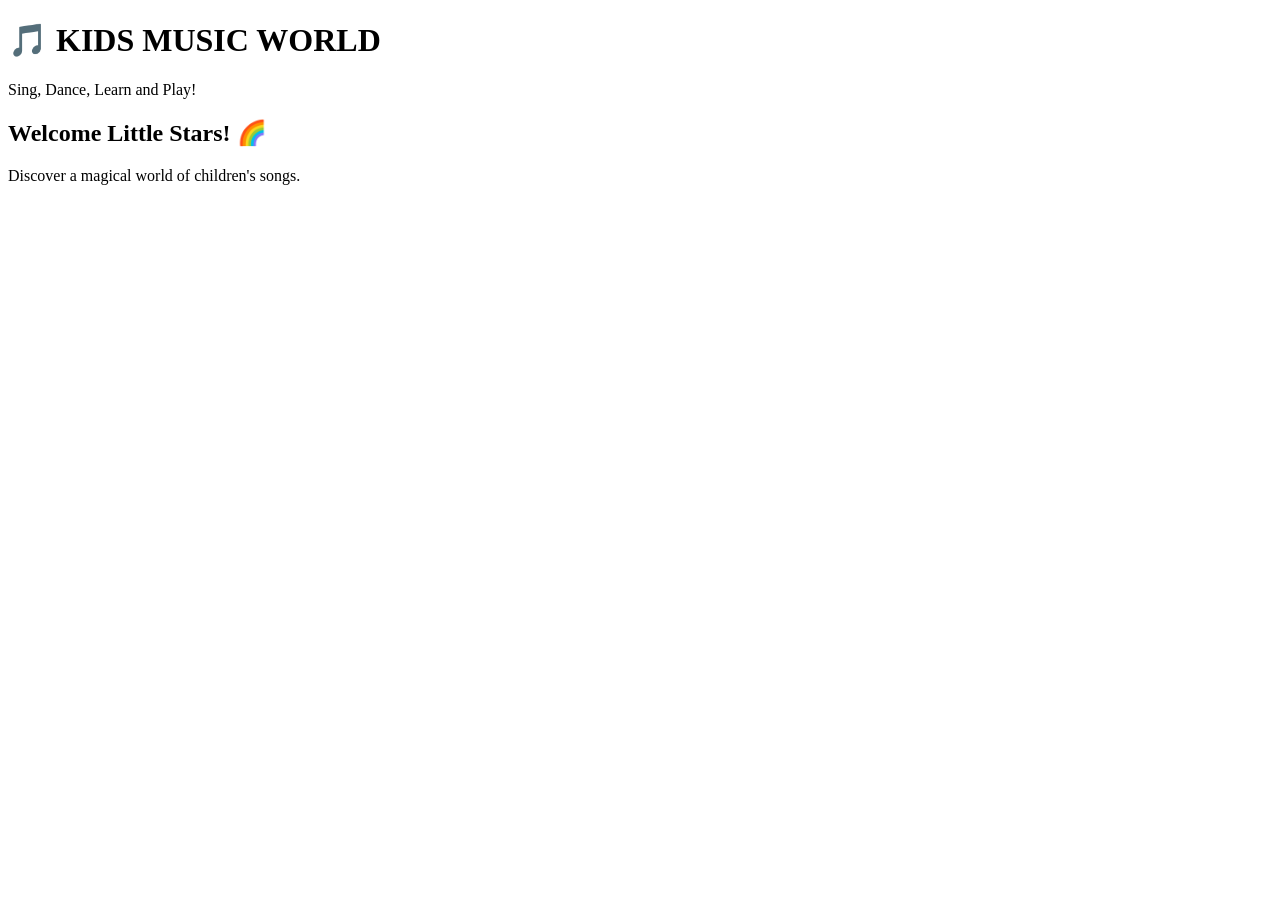
==== index.html @ c4da02e4 "Add initial HTML structure for Kids Music World" ====
<!DOCTYPE html>
<html lang="en">
<head>
  <meta charset="UTF-8">
  <meta name="viewport" content="width=device-width, initial-scale=1.0">
  <meta name="theme-color" content="#7c4dff">
  <title>Kids Music World</title>
</head>
<body>

  <h1>🎵 KIDS MUSIC WORLD</h1>
  <p>Sing, Dance, Learn and Play!</p>

  <h2>Welcome Little Stars! 🌈</h2>
  <p>Discover a magical world of children's songs.</p>

</body>
</html>
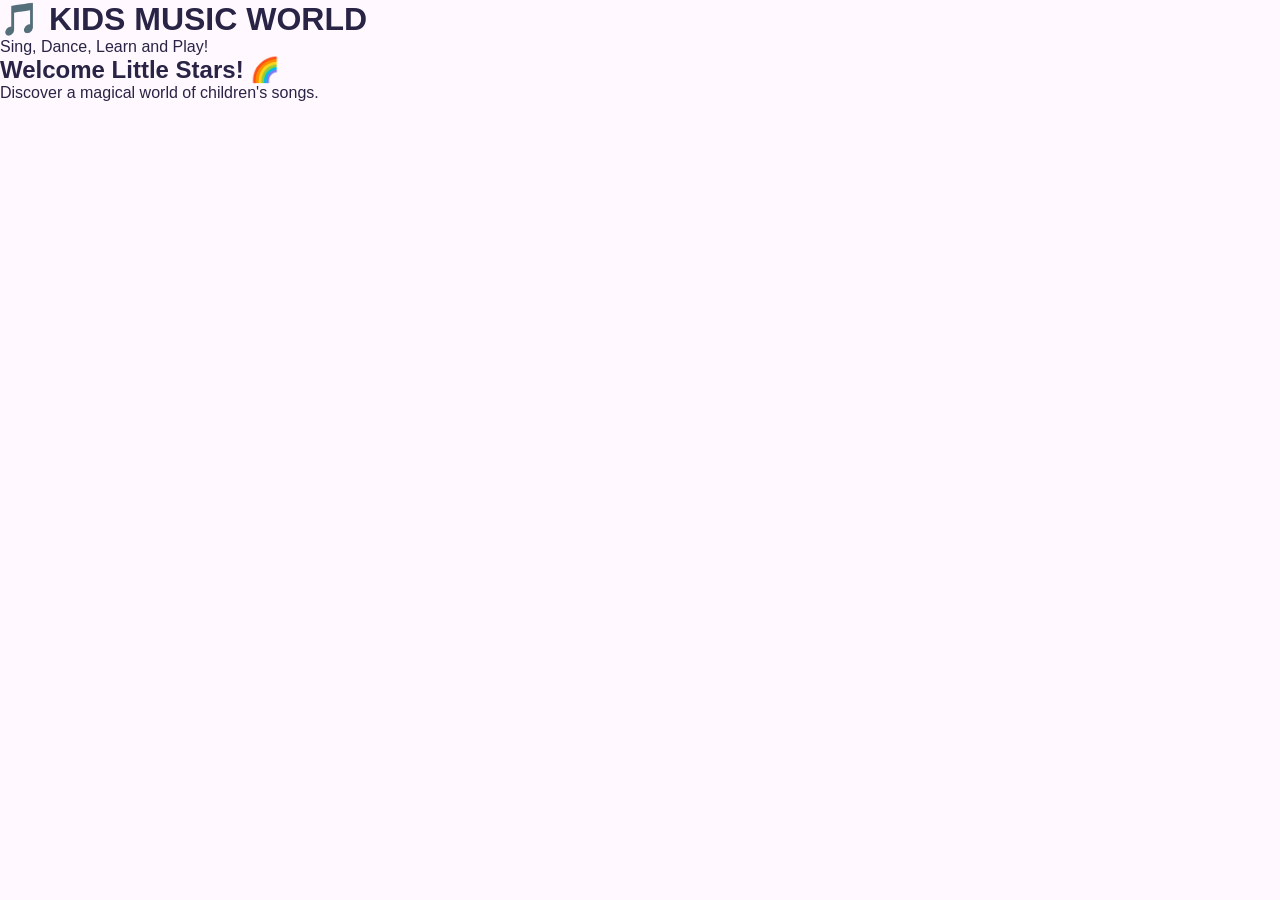
==== commit 48745c87: "Add stylesheet link to index.html" ====
--- a/index.html
+++ b/index.html
@@ -6,6 +6,7 @@
   <meta name="viewport" content="width=device-width, initial-scale=1.0">
   <meta name="theme-color" content="#7c4dff">
   <title>Kids Music World</title>
+<link rel="stylesheet" href="styles.css">
 </head>
 <body>
 
--- a/styles.css
+++ b/styles.css
@@ -0,0 +1,213 @@
+
+* {
+  margin: 0;
+  padding: 0;
+  box-sizing: border-box;
+}
+
+:root {
+  --purple: #7047eb;
+  --pink: #ff5ca8;
+  --yellow: #ffcf45;
+  --blue: #43c6e8;
+  --green: #42cf91;
+  --dark: #292345;
+  --light: #fff9ff;
+}
+
+body {
+  font-family: 'Trebuchet MS', Arial, sans-serif;
+  background: var(--light);
+  color: var(--dark);
+  min-height: 100vh;
+}
+
+header {
+  background: linear-gradient(120deg, #7047eb, #b45be8);
+  color: white;
+  padding: 22px 6%;
+  display: flex;
+  align-items: center;
+  justify-content: space-between;
+  flex-wrap: wrap;
+  gap: 15px;
+}
+
+.logo {
+  font-size: 25px;
+  font-weight: 900;
+}
+
+nav {
+  display: flex;
+  gap: 22px;
+  flex-wrap: wrap;
+}
+
+nav a {
+  color: white;
+  text-decoration: none;
+  font-weight: bold;
+}
+
+nav a:hover {
+  color: var(--yellow);
+}
+
+.hero {
+  margin: 25px auto;
+  width: 90%;
+  min-height: 280px;
+  padding: 45px;
+  border-radius: 25px;
+  background: linear-gradient(120deg, #ffd95c, #ff91bd, #9c83ff);
+  display: flex;
+  align-items: center;
+  justify-content: space-between;
+  flex-wrap: wrap;
+  gap: 20px;
+}
+
+.hero h1 {
+  font-size: clamp(30px, 5vw, 48px);
+  margin-bottom: 15px;
+}
+
+.hero p {
+  font-size: 18px;
+  margin-bottom: 22px;
+}
+
+.hero-art {
+  font-size: 100px;
+}
+
+.primary-btn {
+  display: inline-block;
+  padding: 13px 25px;
+  background: var(--purple);
+  color: white;
+  border: none;
+  border-radius: 30px;
+  text-decoration: none;
+  font-weight: bold;
+  cursor: pointer;
+}
+
+.primary-btn:hover {
+  transform: scale(1.05);
+}
+
+.section {
+  width: 90%;
+  margin: 35px auto;
+}
+
+.section h2 {
+  font-size: 27px;
+  margin-bottom: 20px;
+}
+
+.category-grid,
+.song-grid {
+  display: grid;
+  grid-template-columns: repeat(auto-fit, minmax(150px, 1fr));
+  gap: 18px;
+}
+
+.category-card,
+.song-card {
+  padding: 22px;
+  border-radius: 20px;
+  background: white;
+  text-align: center;
+  box-shadow: 0 5px 18px #30205012;
+  transition: 0.25s;
+}
+
+.category-card:hover,
+.song-card:hover {
+  transform: translateY(-6px);
+  box-shadow: 0 10px 25px #30205025;
+}
+
+.category-card {
+  cursor: pointer;
+}
+
+.category-card .emoji {
+  font-size: 45px;
+  margin-bottom: 10px;
+}
+
+.song-card .cover {
+  height: 125px;
+  border-radius: 15px;
+  background: linear-gradient(135deg, #ffb9d9, #a8a0ff);
+  display: grid;
+  place-items: center;
+  font-size: 55px;
+  margin-bottom: 15px;
+}
+
+.song-card h3 {
+  margin-bottom: 8px;
+}
+
+.song-card p {
+  color: #777;
+  font-size: 14px;
+}
+
+.player {
+  width: 90%;
+  margin: 35px auto;
+  padding: 25px;
+  background: #292345;
+  color: white;
+  border-radius: 22px;
+  text-align: center;
+}
+
+.player h2 {
+  margin-bottom: 15px;
+}
+
+.player button {
+  padding: 12px 20px;
+  border: none;
+  border-radius: 30px;
+  background: var(--yellow);
+  margin: 8px;
+  font-weight: bold;
+  cursor: pointer;
+}
+
+footer {
+  margin-top: 50px;
+  padding: 30px;
+  text-align: center;
+  background: #292345;
+  color: white;
+}
+
+@media (max-width: 600px) {
+  header {
+    justify-content: center;
+    text-align: center;
+  }
+
+  nav {
+    justify-content: center;
+  }
+
+  .hero {
+    padding: 28px;
+    text-align: center;
+    justify-content: center;
+  }
+
+  .hero-art {
+    font-size: 70px;
+  }
+}
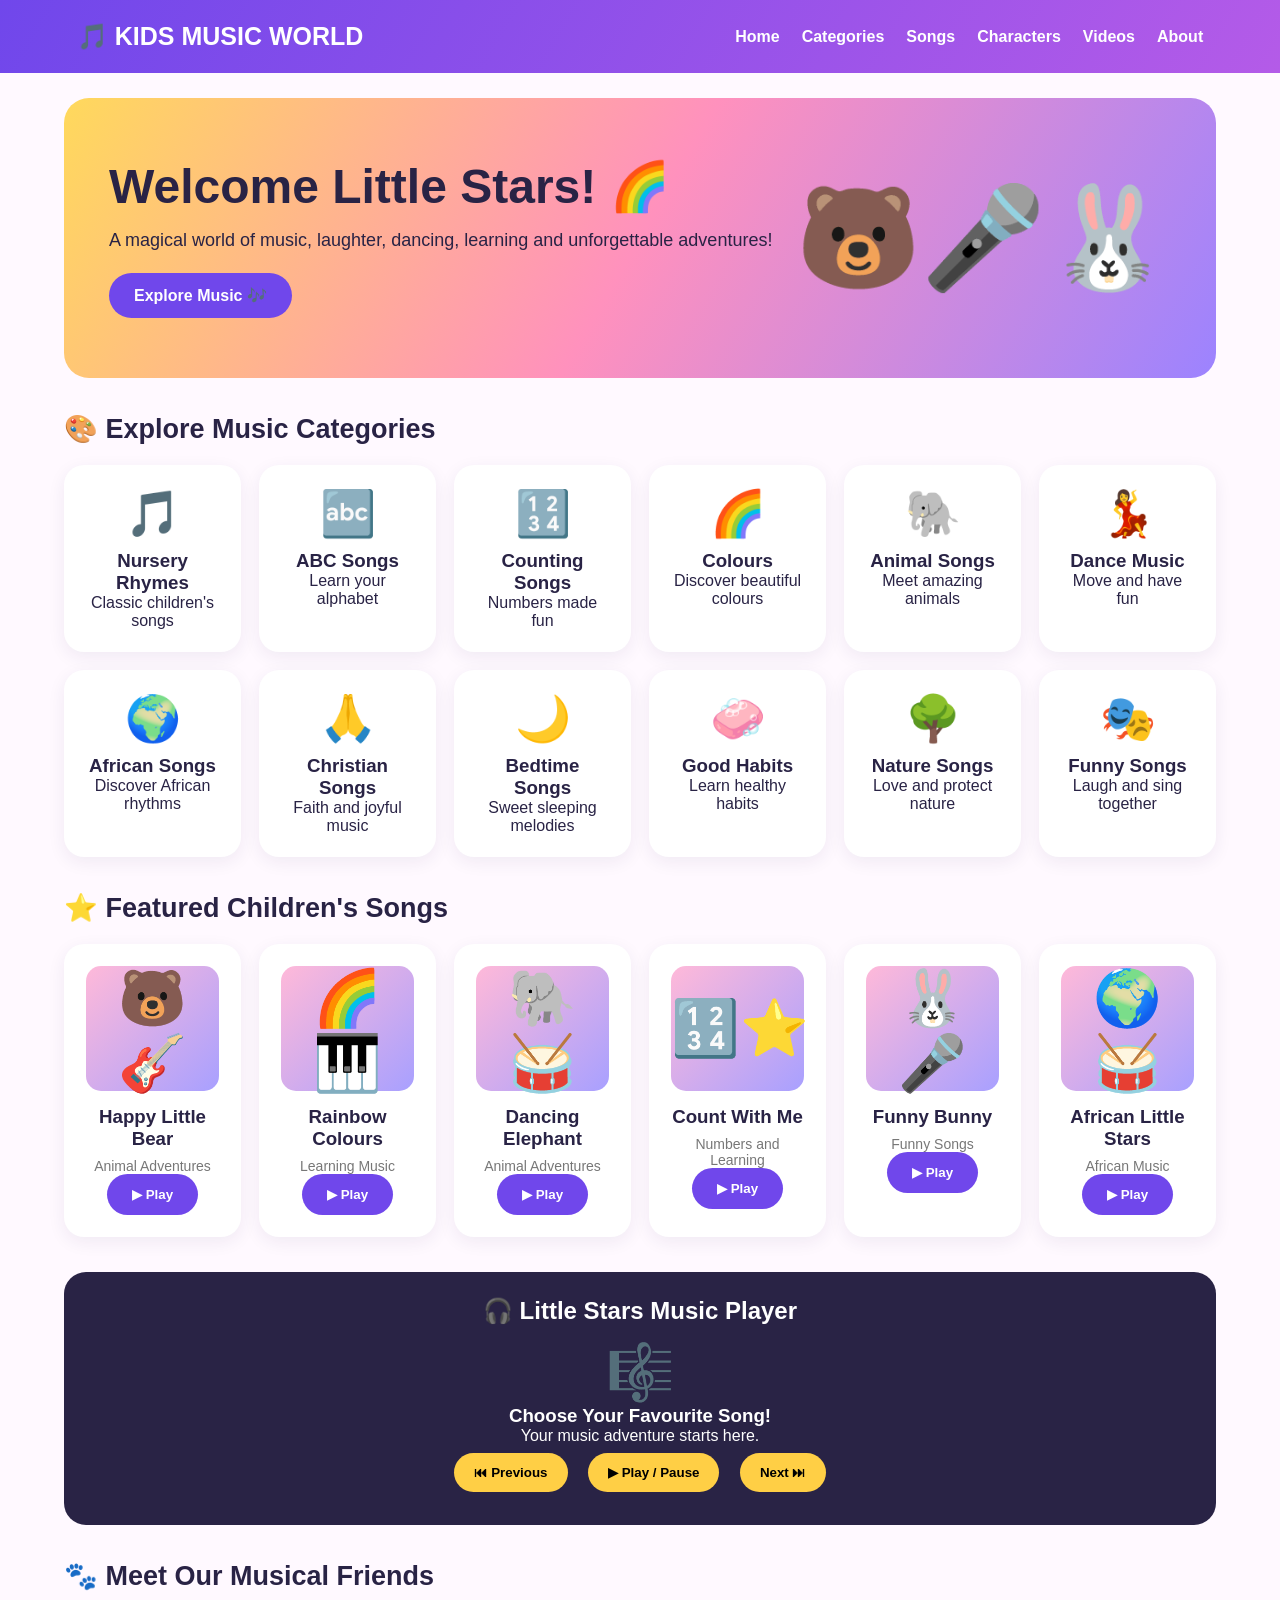
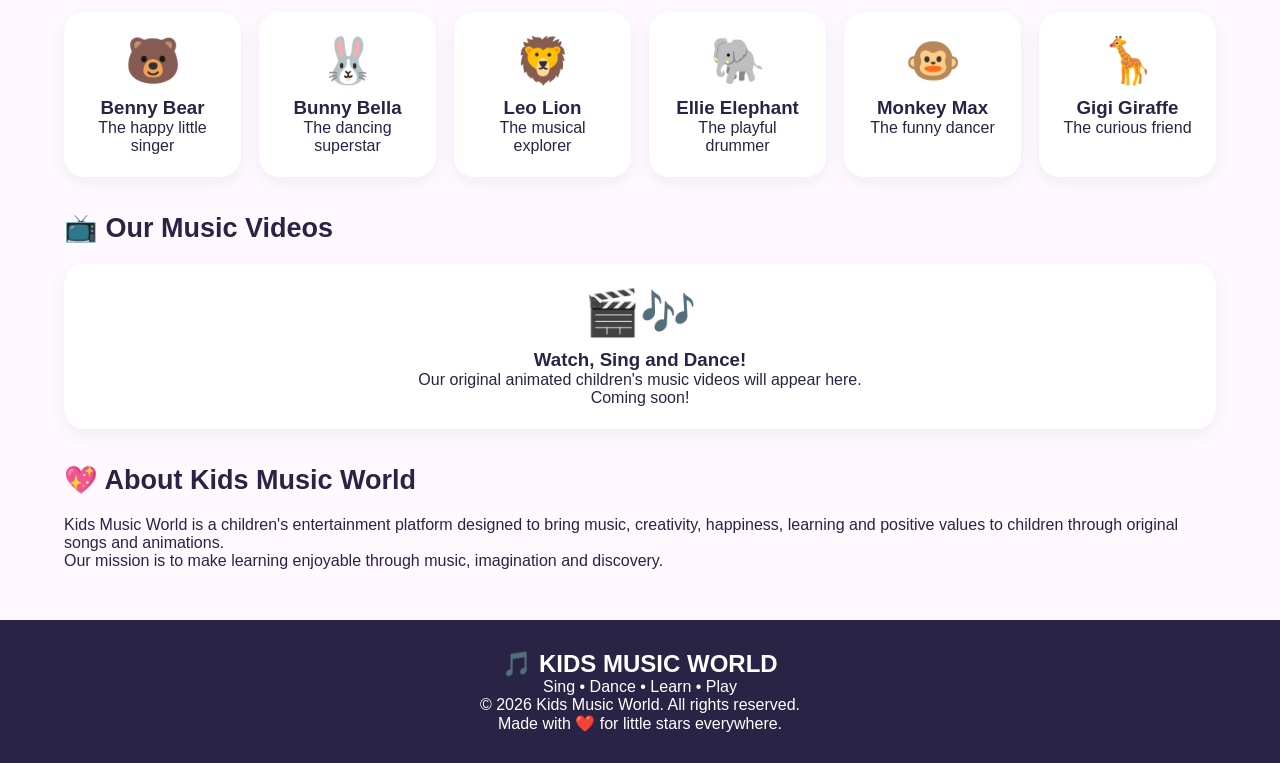
==== commit 6b9bd1c5: "Enhance SEO with title and meta description Added meta description and updated title for SEO." ====
--- a/index.html
+++ b/index.html
@@ -5,16 +5,318 @@
   <meta charset="UTF-8">
   <meta name="viewport" content="width=device-width, initial-scale=1.0">
   <meta name="theme-color" content="#7c4dff">
-  <title>Kids Music World</title>
-<link rel="stylesheet" href="styles.css">
+  <meta name="description" content="Discover fun children's songs, music, dancing, learning and adventures at Kids Music World.">
+  <title>Kids Music World | Sing, Dance, Learn</title>
+  <link rel="stylesheet" href="styles.css">
 </head>
+
 <body>
 
-  <h1>🎵 KIDS MUSIC WORLD</h1>
-  <p>Sing, Dance, Learn and Play!</p>
-
-  <h2>Welcome Little Stars! 🌈</h2>
-  <p>Discover a magical world of children's songs.</p>
+  <!-- NAVIGATION -->
+  <header>
+    <div class="logo">🎵 KIDS MUSIC WORLD</div>
+
+    <nav>
+      <a href="#home">Home</a>
+      <a href="#categories">Categories</a>
+      <a href="#songs">Songs</a>
+      <a href="#characters">Characters</a>
+      <a href="#videos">Videos</a>
+      <a href="#about">About</a>
+    </nav>
+  </header>
+
+  <!-- HERO SECTION -->
+  <section class="hero" id="home">
+    <div>
+      <h1>Welcome Little Stars! 🌈</h1>
+      <p>
+        A magical world of music, laughter, dancing,
+        learning and unforgettable adventures!
+      </p>
+      <a href="#songs" class="primary-btn">Explore Music 🎶</a>
+    </div>
+
+    <div class="hero-art">
+      🐻🎤🐰
+    </div>
+  </section>
+
+  <!-- MUSIC CATEGORIES -->
+  <section class="section" id="categories">
+    <h2>🎨 Explore Music Categories</h2>
+
+    <div class="category-grid">
+
+      <article class="category-card">
+        <div class="emoji">🎵</div>
+        <h3>Nursery Rhymes</h3>
+        <p>Classic children's songs</p>
+      </article>
+
+      <article class="category-card">
+        <div class="emoji">🔤</div>
+        <h3>ABC Songs</h3>
+        <p>Learn your alphabet</p>
+      </article>
+
+      <article class="category-card">
+        <div class="emoji">🔢</div>
+        <h3>Counting Songs</h3>
+        <p>Numbers made fun</p>
+      </article>
+
+      <article class="category-card">
+        <div class="emoji">🌈</div>
+        <h3>Colours</h3>
+        <p>Discover beautiful colours</p>
+      </article>
+
+      <article class="category-card">
+        <div class="emoji">🐘</div>
+        <h3>Animal Songs</h3>
+        <p>Meet amazing animals</p>
+      </article>
+
+      <article class="category-card">
+        <div class="emoji">💃</div>
+        <h3>Dance Music</h3>
+        <p>Move and have fun</p>
+      </article>
+
+      <article class="category-card">
+        <div class="emoji">🌍</div>
+        <h3>African Songs</h3>
+        <p>Discover African rhythms</p>
+      </article>
+
+      <article class="category-card">
+        <div class="emoji">🙏</div>
+        <h3>Christian Songs</h3>
+        <p>Faith and joyful music</p>
+      </article>
+
+      <article class="category-card">
+        <div class="emoji">🌙</div>
+        <h3>Bedtime Songs</h3>
+        <p>Sweet sleeping melodies</p>
+      </article>
+
+      <article class="category-card">
+        <div class="emoji">🧼</div>
+        <h3>Good Habits</h3>
+        <p>Learn healthy habits</p>
+      </article>
+
+      <article class="category-card">
+        <div class="emoji">🌳</div>
+        <h3>Nature Songs</h3>
+        <p>Love and protect nature</p>
+      </article>
+
+      <article class="category-card">
+        <div class="emoji">🎭</div>
+        <h3>Funny Songs</h3>
+        <p>Laugh and sing together</p>
+      </article>
+
+    </div>
+  </section>
+
+  <!-- FEATURED SONGS -->
+  <section class="section" id="songs">
+    <h2>⭐ Featured Children's Songs</h2>
+
+    <div class="song-grid">
+
+      <article class="song-card">
+        <div class="cover">🐻🎸</div>
+        <h3>Happy Little Bear</h3>
+        <p>Animal Adventures</p>
+        <button class="primary-btn" onclick="selectSong('Happy Little Bear')">▶ Play</button>
+      </article>
+
+      <article class="song-card">
+        <div class="cover">🌈🎹</div>
+        <h3>Rainbow Colours</h3>
+        <p>Learning Music</p>
+        <button class="primary-btn" onclick="selectSong('Rainbow Colours')">▶ Play</button>
+      </article>
+
+      <article class="song-card">
+        <div class="cover">🐘🥁</div>
+        <h3>Dancing Elephant</h3>
+        <p>Animal Adventures</p>
+        <button class="primary-btn" onclick="selectSong('Dancing Elephant')">▶ Play</button>
+      </article>
+
+      <article class="song-card">
+        <div class="cover">🔢⭐</div>
+        <h3>Count With Me</h3>
+        <p>Numbers and Learning</p>
+        <button class="primary-btn" onclick="selectSong('Count With Me')">▶ Play</button>
+      </article>
+
+      <article class="song-card">
+        <div class="cover">🐰🎤</div>
+        <h3>Funny Bunny</h3>
+        <p>Funny Songs</p>
+        <button class="primary-btn" onclick="selectSong('Funny Bunny')">▶ Play</button>
+      </article>
+
+      <article class="song-card">
+        <div class="cover">🌍🥁</div>
+        <h3>African Little Stars</h3>
+        <p>African Music</p>
+        <button class="primary-btn" onclick="selectSong('African Little Stars')">▶ Play</button>
+      </article>
+
+    </div>
+  </section>
+
+  <!-- MUSIC PLAYER -->
+  <section class="player" id="player">
+    <h2>🎧 Little Stars Music Player</h2>
+
+    <div style="font-size:55px;">🎼</div>
+
+    <h3 id="currentSong">Choose Your Favourite Song!</h3>
+
+    <p id="playerStatus">
+      Your music adventure starts here.
+    </p>
+
+    <button onclick="previousSong()">⏮ Previous</button>
+    <button onclick="toggleMusic()">▶ Play / Pause</button>
+    <button onclick="nextSong()">Next ⏭</button>
+  </section>
+
+  <!-- CARTOON CHARACTERS -->
+  <section class="section" id="characters">
+    <h2>🐾 Meet Our Musical Friends</h2>
+
+    <div class="category-grid">
+
+      <article class="category-card">
+        <div class="emoji">🐻</div>
+        <h3>Benny Bear</h3>
+        <p>The happy little singer</p>
+      </article>
+
+      <article class="category-card">
+        <div class="emoji">🐰</div>
+        <h3>Bunny Bella</h3>
+        <p>The dancing superstar</p>
+      </article>
+
+      <article class="category-card">
+        <div class="emoji">🦁</div>
+        <h3>Leo Lion</h3>
+        <p>The musical explorer</p>
+      </article>
+
+      <article class="category-card">
+        <div class="emoji">🐘</div>
+        <h3>Ellie Elephant</h3>
+        <p>The playful drummer</p>
+      </article>
+
+      <article class="category-card">
+        <div class="emoji">🐵</div>
+        <h3>Monkey Max</h3>
+        <p>The funny dancer</p>
+      </article>
+
+      <article class="category-card">
+        <div class="emoji">🦒</div>
+        <h3>Gigi Giraffe</h3>
+        <p>The curious friend</p>
+      </article>
+
+    </div>
+  </section>
+
+  <!-- VIDEO SECTION -->
+  <section class="section" id="videos">
+    <h2>📺 Our Music Videos</h2>
+
+    <div class="category-card">
+      <div class="emoji">🎬🎶</div>
+      <h3>Watch, Sing and Dance!</h3>
+      <p>
+        Our original animated children's music videos
+        will appear here.
+      </p>
+      <p>Coming soon!</p>
+    </div>
+  </section>
+
+  <!-- ABOUT -->
+  <section class="section" id="about">
+    <h2>💖 About Kids Music World</h2>
+
+    <p>
+      Kids Music World is a children's entertainment
+      platform designed to bring music, creativity,
+      happiness, learning and positive values to
+      children through original songs and animations.
+    </p>
+
+    <p>
+      Our mission is to make learning enjoyable
+      through music, imagination and discovery.
+    </p>
+  </section>
+
+  <!-- FOOTER -->
+  <footer>
+    <h2>🎵 KIDS MUSIC WORLD</h2>
+
+    <p>Sing • Dance • Learn • Play</p>
+
+    <p>© 2026 Kids Music World. All rights reserved.</p>
+
+    <p>Made with ❤️ for little stars everywhere.</p>
+  </footer>
+
+  <!-- TEMPORARY PLAYER INTERACTION -->
+  <script>
+    let songs = [
+      "Happy Little Bear",
+      "Rainbow Colours",
+      "Dancing Elephant",
+      "Count With Me",
+      "Funny Bunny",
+      "African Little Stars"
+    ];
+
+    let currentIndex = 0;
+
+    function selectSong(name) {
+      currentIndex = songs.indexOf(name);
+
+      document.getElementById("currentSong").textContent = name;
+      document.getElementById("playerStatus").textContent =
+        "Song selected! Audio will be connected in our next lesson.";
+    }
+
+    function toggleMusic() {
+      document.getElementById("playerStatus").textContent =
+        "Music player ready. Real audio coming in the next upgrade!";
+    }
+
+    function nextSong() {
+      currentIndex = (currentIndex + 1) % songs.length;
+      selectSong(songs[currentIndex]);
+    }
+
+    function previousSong() {
+      currentIndex =
+        (currentIndex - 1 + songs.length) % songs.length;
+
+      selectSong(songs[currentIndex]);
+    }
+  </script>
 
 </body>
 </html>
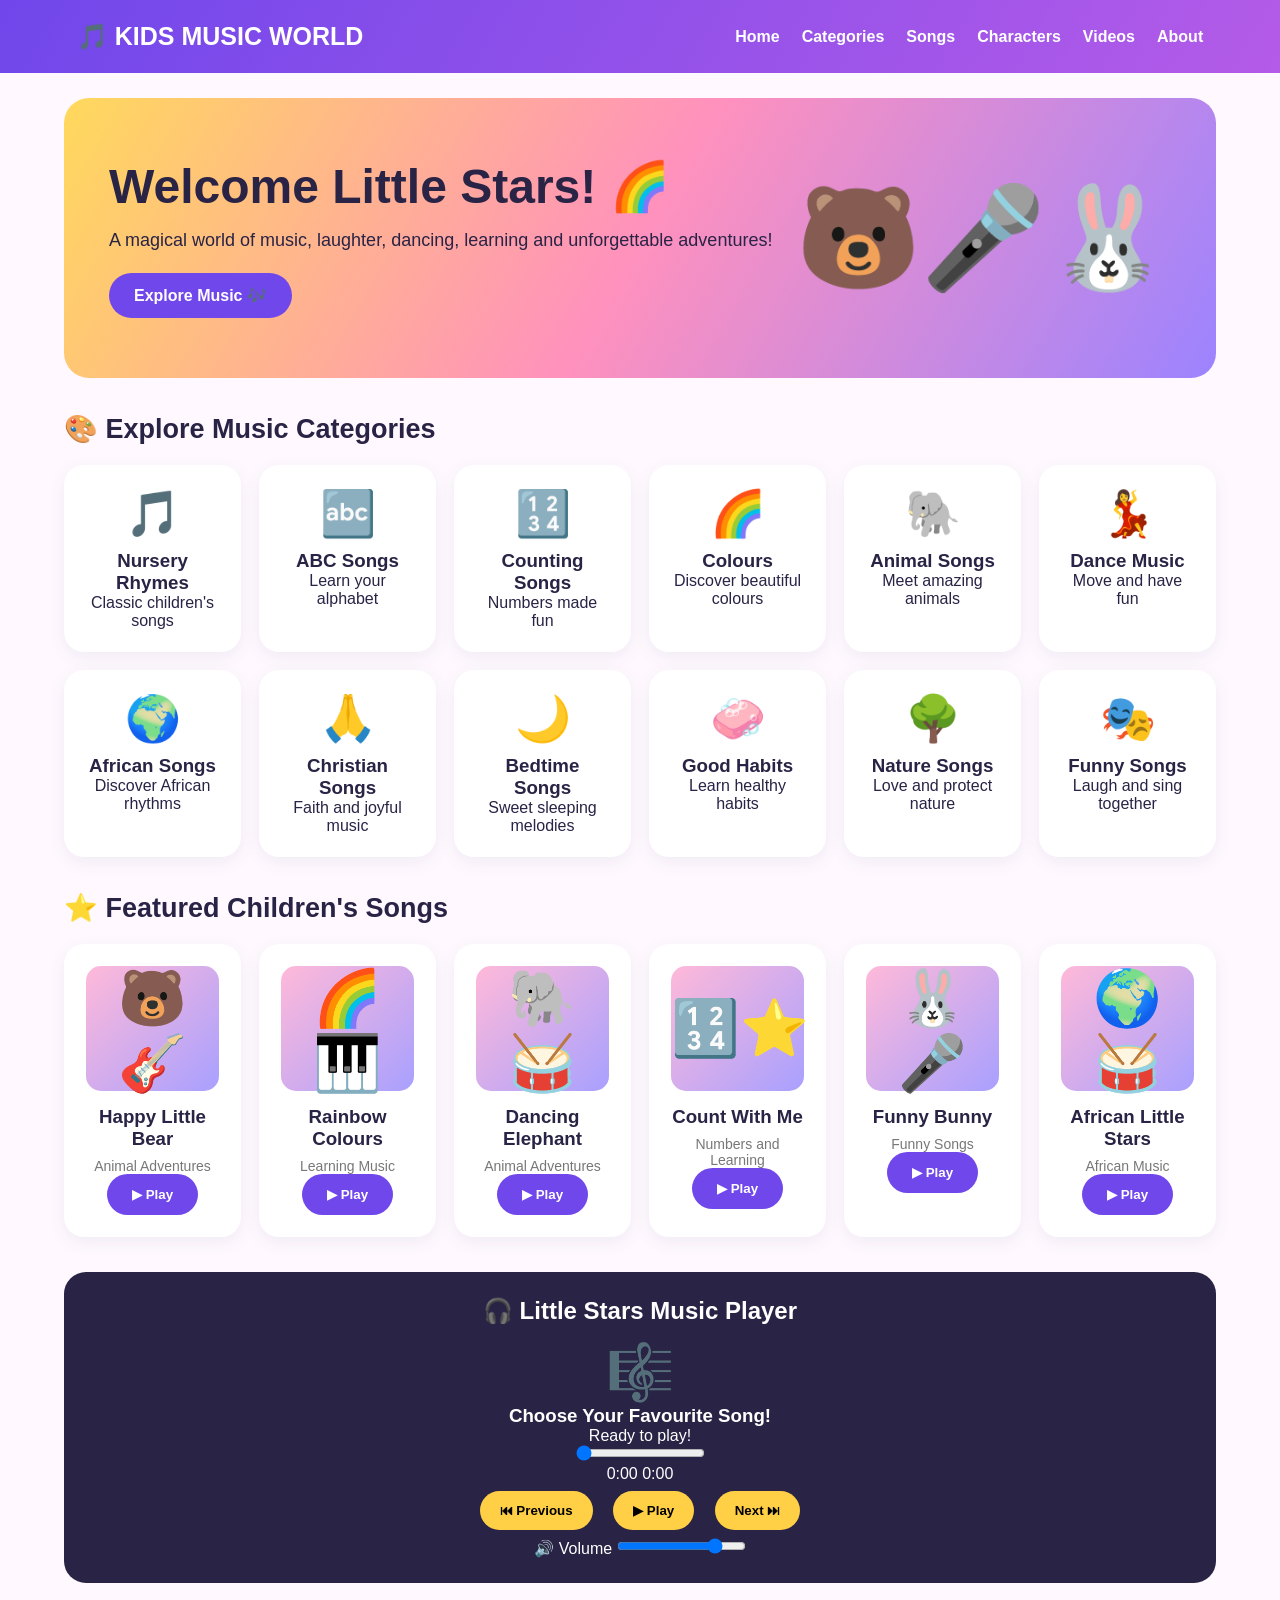
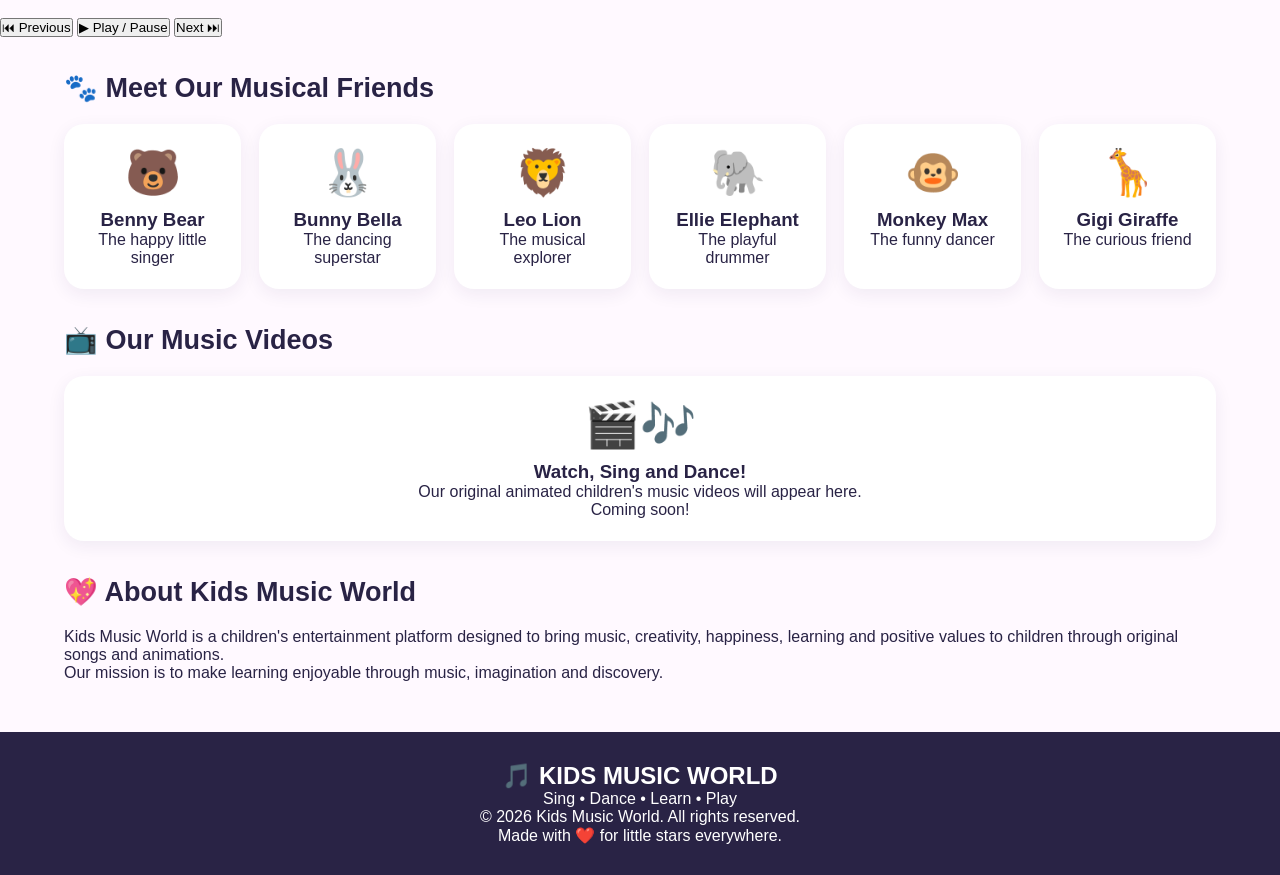
==== commit 61b96a1a: "Enhance music player layout and controls" ====
--- a/index.html
+++ b/index.html
@@ -175,15 +175,52 @@
   </section>
 
   <!-- MUSIC PLAYER -->
-  <section class="player" id="player">
-    <h2>🎧 Little Stars Music Player</h2>
-
-    <div style="font-size:55px;">🎼</div>
-
-    <h3 id="currentSong">Choose Your Favourite Song!</h3>
-
-    <p id="playerStatus">
-      Your music adventure starts here.
+  
+<section class="player" id="player">
+
+  <h2>🎧 Little Stars Music Player</h2>
+
+  <div style="font-size:55px;">🎼</div>
+
+  <h3 id="currentSong">Choose Your Favourite Song!</h3>
+
+  <p id="playerStatus">Ready to play!</p>
+
+  <div class="music-progress">
+    <input
+      type="range"
+      id="progressBar"
+      min="0"
+      max="100"
+      value="0"
+    >
+
+    <div class="time-display">
+      <span id="currentTime">0:00</span>
+      <span id="duration">0:00</span>
+    </div>
+  </div>
+
+  <div class="music-controls">
+    <button onclick="previousSong()">⏮ Previous</button>
+    <button id="playButton" onclick="toggleMusic()">▶ Play</button>
+    <button onclick="nextSong()">Next ⏭</button>
+  </div>
+
+  <div class="volume-control">
+    <label for="volumeControl">🔊 Volume</label>
+    <input
+      type="range"
+      id="volumeControl"
+      min="0"
+      max="1"
+      step="0.05"
+      value="0.8"
+    >
+  </div>
+
+</section>
+
     </p>
 
     <button onclick="previousSong()">⏮ Previous</button>
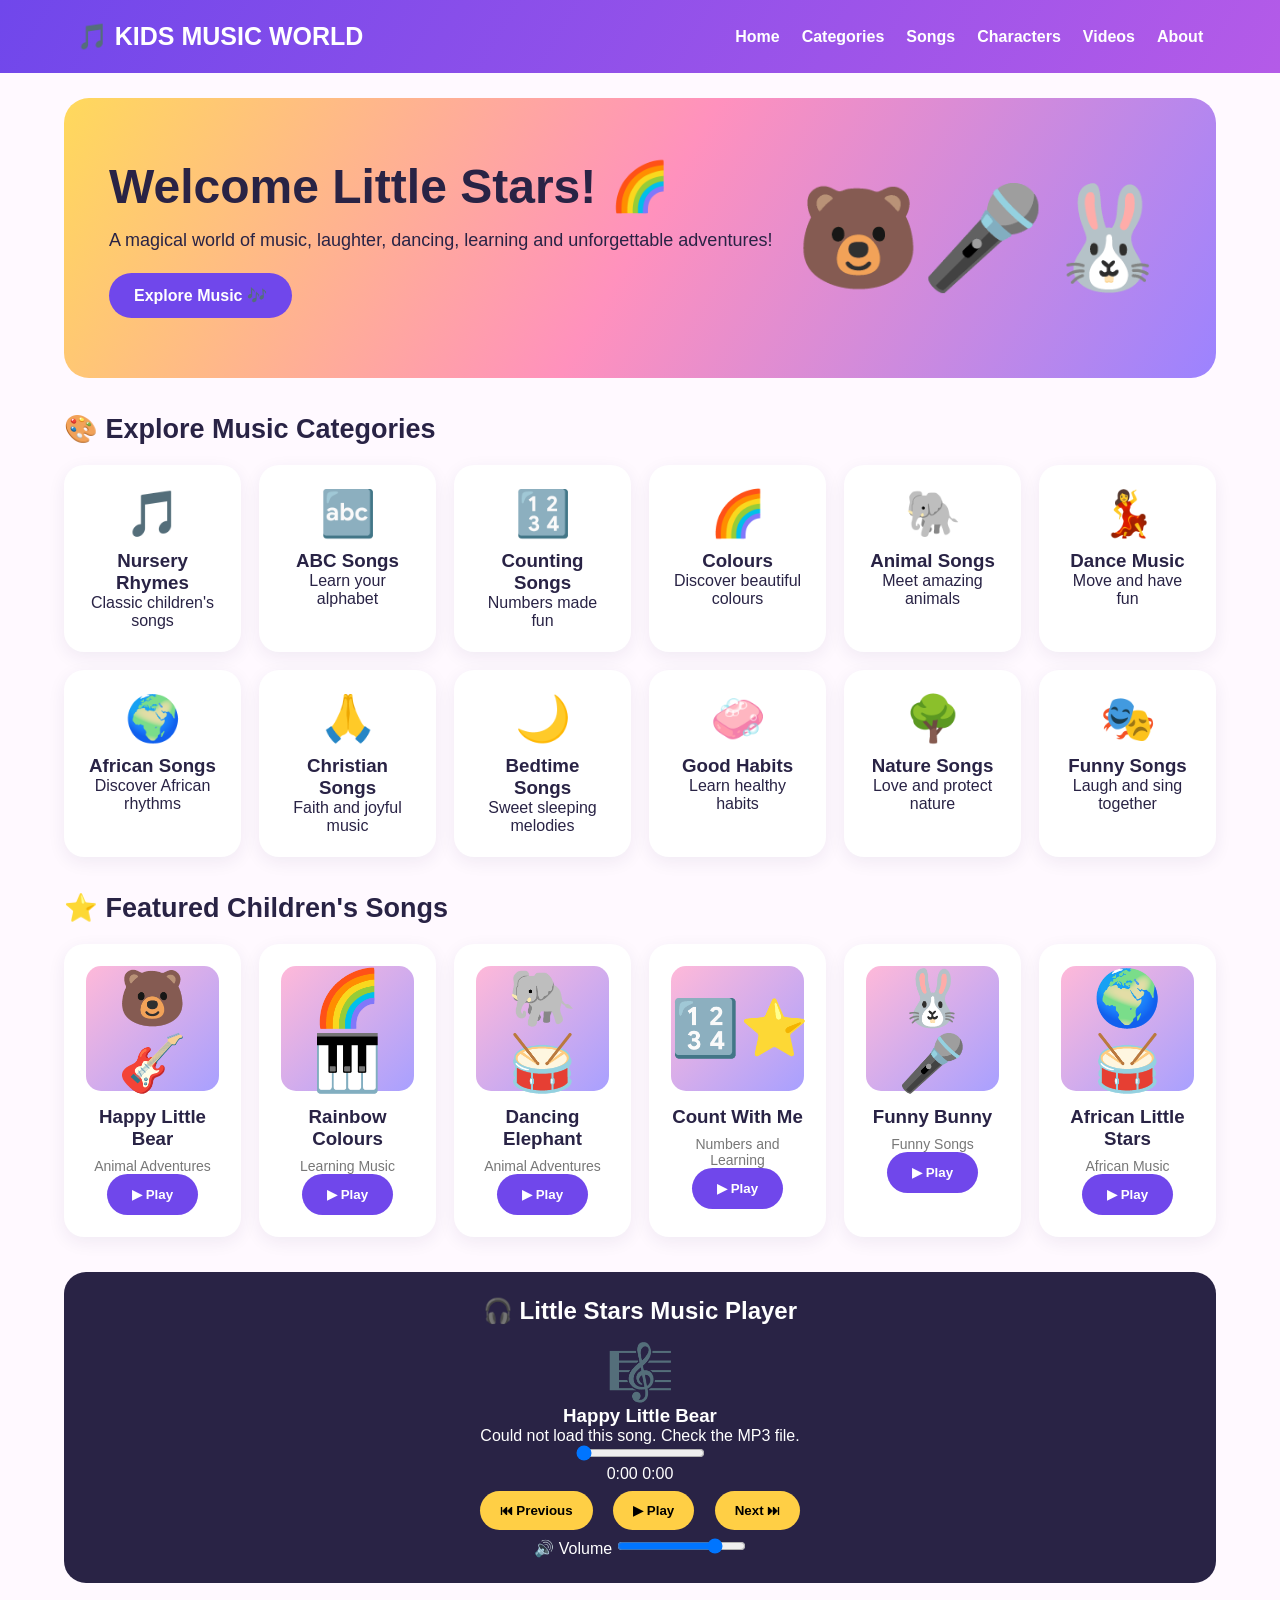
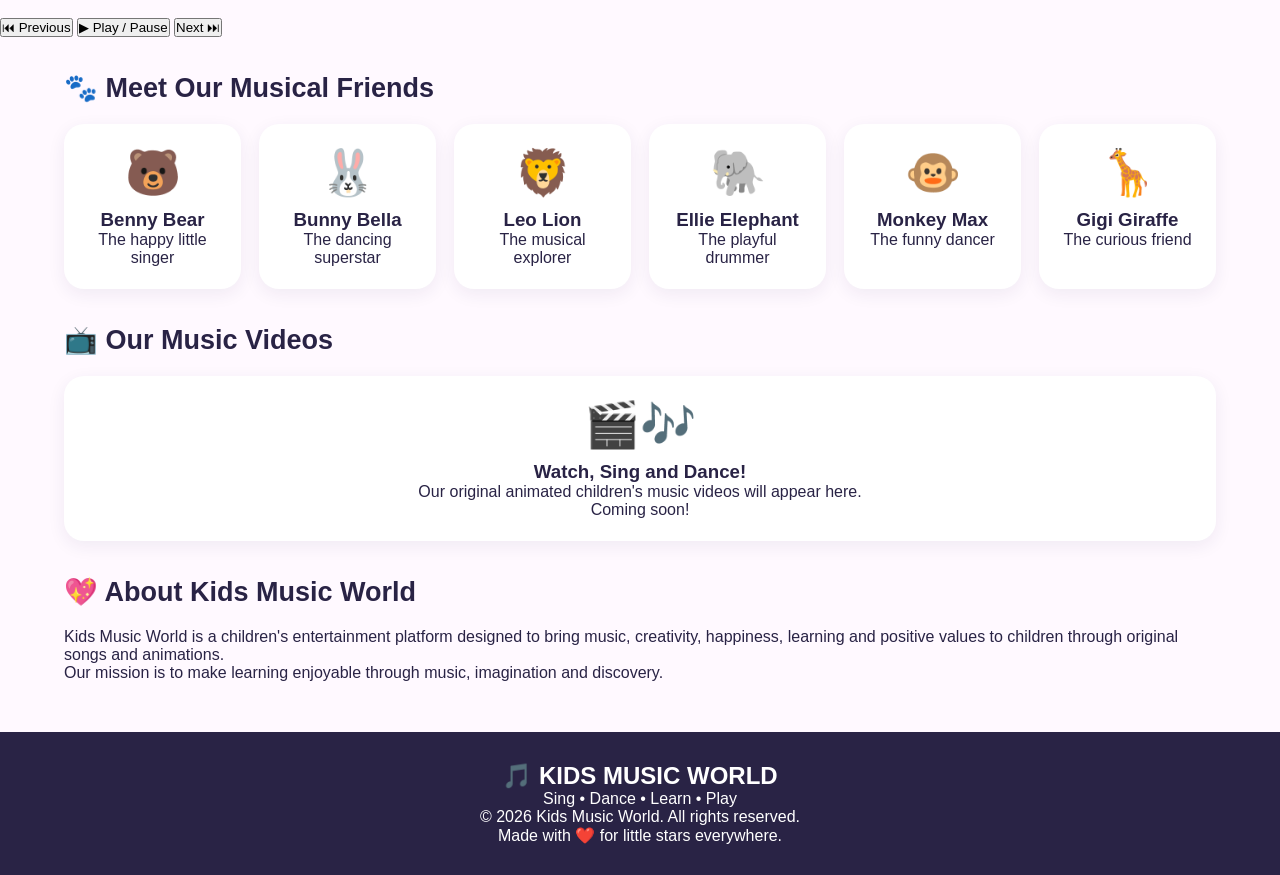
==== commit 93d31a41: "Remove temporary music player script Removed temporary player interaction script for songs." ====
--- a/index.html
+++ b/index.html
@@ -317,43 +317,7 @@
   </footer>
 
   <!-- TEMPORARY PLAYER INTERACTION -->
-  <script>
-    let songs = [
-      "Happy Little Bear",
-      "Rainbow Colours",
-      "Dancing Elephant",
-      "Count With Me",
-      "Funny Bunny",
-      "African Little Stars"
-    ];
-
-    let currentIndex = 0;
-
-    function selectSong(name) {
-      currentIndex = songs.indexOf(name);
-
-      document.getElementById("currentSong").textContent = name;
-      document.getElementById("playerStatus").textContent =
-        "Song selected! Audio will be connected in our next lesson.";
-    }
-
-    function toggleMusic() {
-      document.getElementById("playerStatus").textContent =
-        "Music player ready. Real audio coming in the next upgrade!";
-    }
-
-    function nextSong() {
-      currentIndex = (currentIndex + 1) % songs.length;
-      selectSong(songs[currentIndex]);
-    }
-
-    function previousSong() {
-      currentIndex =
-        (currentIndex - 1 + songs.length) % songs.length;
-
-      selectSong(songs[currentIndex]);
-    }
-  </script>
-
+ <script src="script.js"></script>
+  
 </body>
 </html>
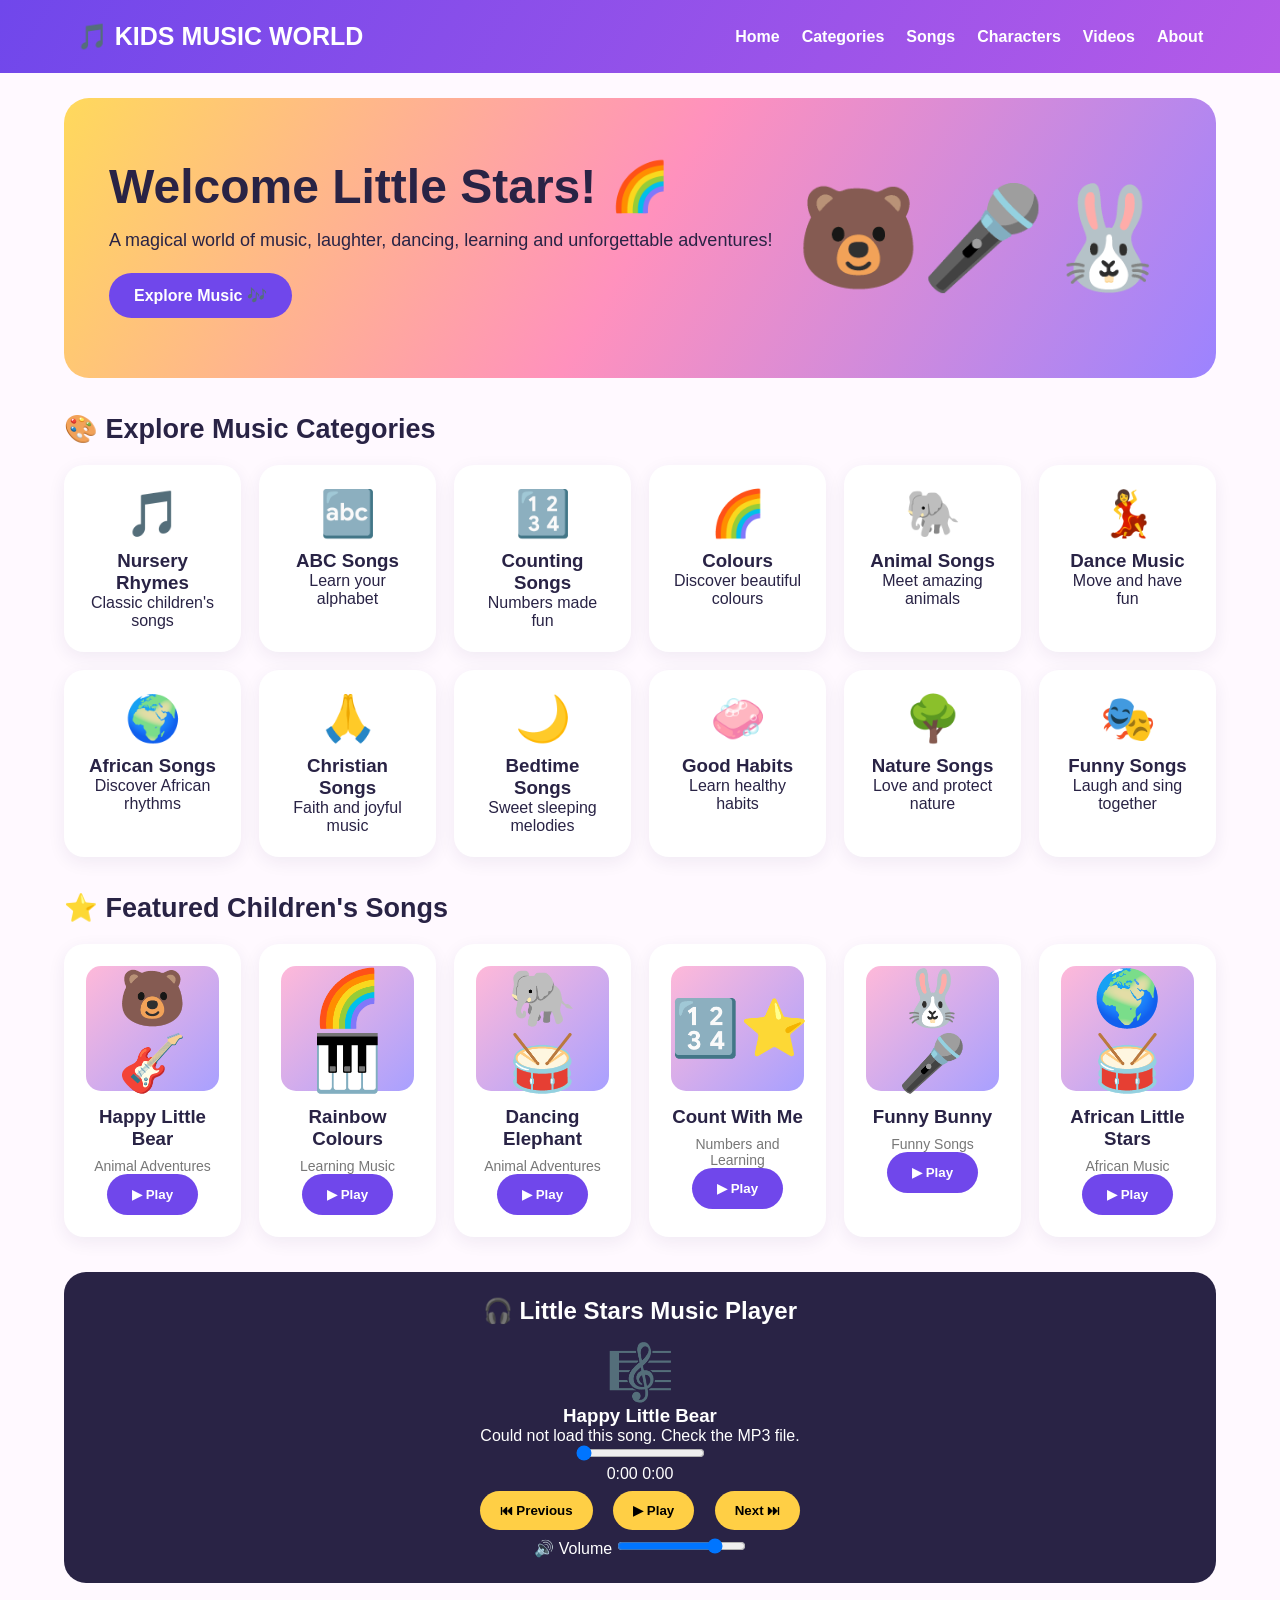
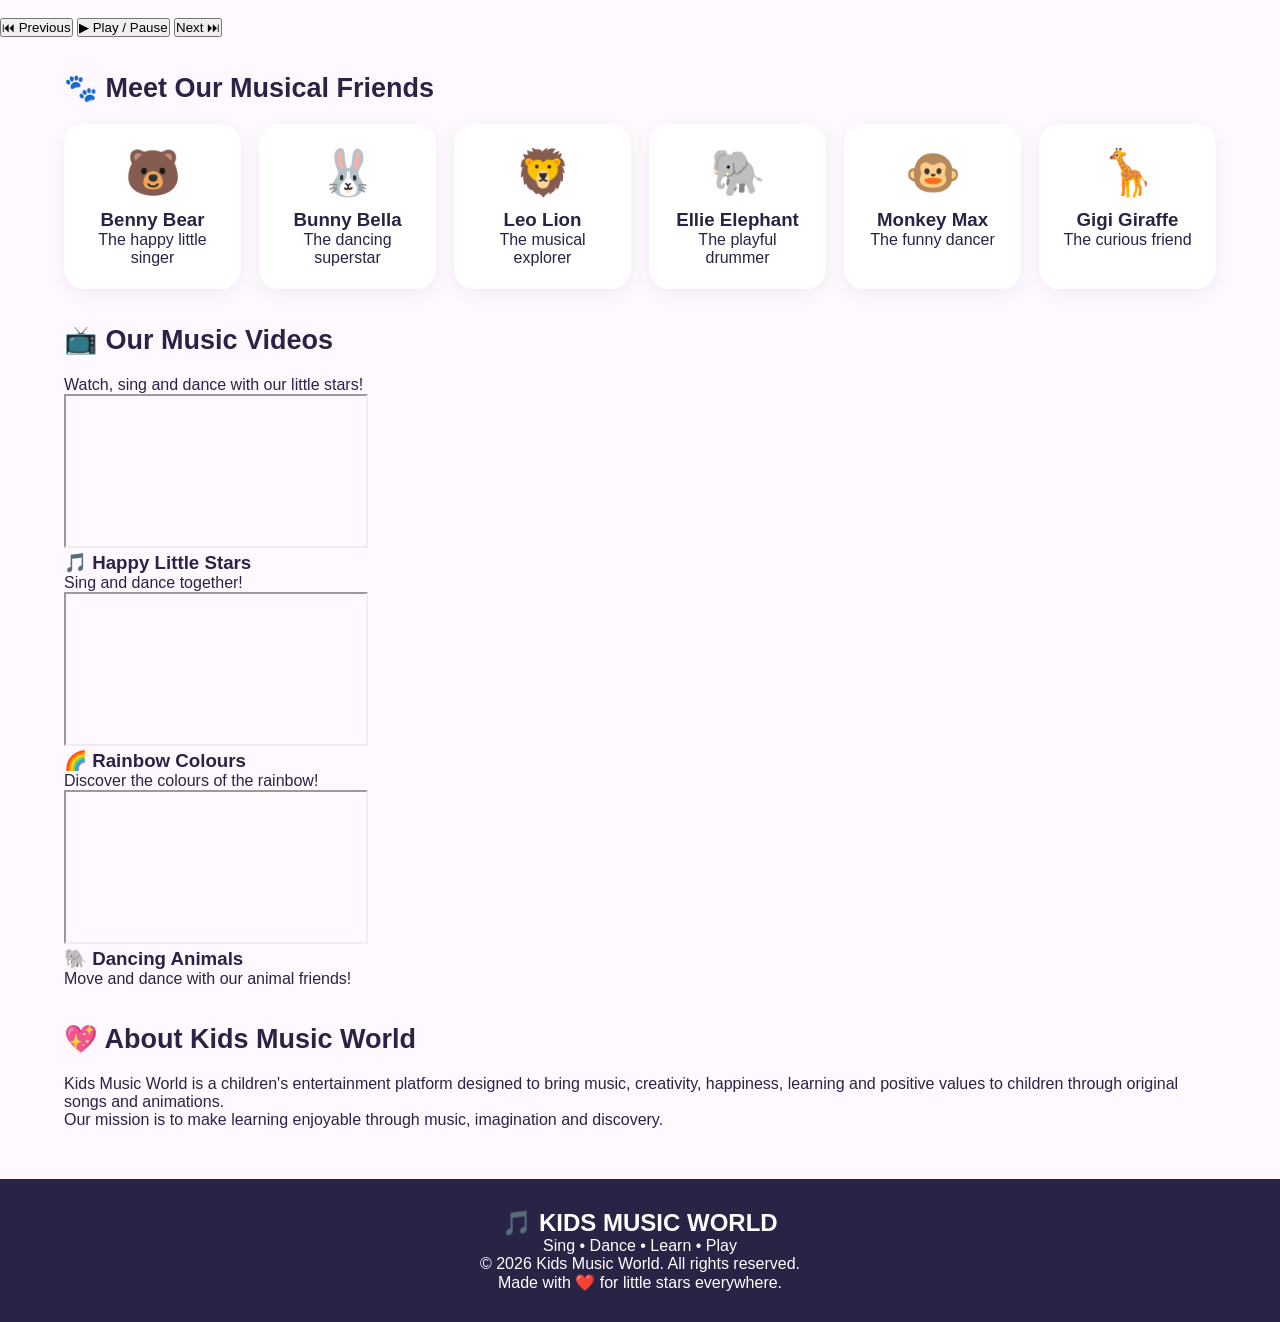
==== commit 181068a8: "Add video section with embedded music videos" ====
--- a/index.html
+++ b/index.html
@@ -273,20 +273,53 @@
     </div>
   </section>
 
-  <!-- VIDEO SECTION -->
-  <section class="section" id="videos">
-    <h2>📺 Our Music Videos</h2>
-
-    <div class="category-card">
-      <div class="emoji">🎬🎶</div>
-      <h3>Watch, Sing and Dance!</h3>
-      <p>
-        Our original animated children's music videos
-        will appear here.
-      </p>
-      <p>Coming soon!</p>
-    </div>
-  </section>
+
+<!-- VIDEO SECTION -->
+<section class="section" id="videos">
+  <h2>📺 Our Music Videos</h2>
+  <p>Watch, sing and dance with our little stars!</p>
+
+  <div class="video-grid">
+
+    <article class="video-card">
+      <div class="video-frame">
+        <iframe
+          src="https://www.youtube.com/embed/VIDEO_ID_1"
+          title="Kids Music Video 1"
+          allowfullscreen>
+        </iframe>
+      </div>
+      <h3>🎵 Happy Little Stars</h3>
+      <p>Sing and dance together!</p>
+    </article>
+
+    <article class="video-card">
+      <div class="video-frame">
+        <iframe
+          src="https://www.youtube.com/embed/VIDEO_ID_2"
+          title="Kids Music Video 2"
+          allowfullscreen>
+        </iframe>
+      </div>
+      <h3>🌈 Rainbow Colours</h3>
+      <p>Discover the colours of the rainbow!</p>
+    </article>
+
+    <article class="video-card">
+      <div class="video-frame">
+        <iframe
+          src="https://www.youtube.com/embed/VIDEO_ID_3"
+          title="Kids Music Video 3"
+          allowfullscreen>
+        </iframe>
+      </div>
+      <h3>🐘 Dancing Animals</h3>
+      <p>Move and dance with our animal friends!</p>
+    </article>
+
+  </div>
+</section>
+
 
   <!-- ABOUT -->
   <section class="section" id="about">
--- a/styles.css
+++ b/styles.css
@@ -209,5 +209,165 @@
 
   .hero-art {
     font-size: 70px;
-  }
-}
+
+/* ==================================
+   KIDS MUSIC WORLD CHARACTER ANIMATION
+================================== */
+
+#characters {
+  overflow: hidden;
+}
+
+#characters .category-card {
+  position: relative;
+  overflow: hidden;
+  cursor: pointer;
+  animation: characterEntrance 0.8s ease both;
+}
+
+#characters .category-card:nth-child(even) {
+  animation-delay: 0.15s;
+}
+
+#characters .category-card .emoji {
+  display: inline-block;
+  animation: characterBounce 2s ease-in-out infinite;
+  transform-origin: bottom center;
+}
+
+#characters .category-card:nth-child(2) .emoji {
+  animation-delay: 0.3s;
+}
+
+#characters .category-card:nth-child(3) .emoji {
+  animation-delay: 0.6s;
+}
+
+#characters .category-card:nth-child(4) .emoji {
+  animation-delay: 0.9s;
+}
+
+#characters .category-card:nth-child(5) .emoji {
+  animation-delay: 0.4s;
+}
+
+#characters .category-card:nth-child(6) .emoji {
+  animation-delay: 0.7s;
+}
+
+#characters .category-card:hover .emoji {
+  animation: characterDance 0.5s ease-in-out infinite;
+}
+
+@keyframes characterBounce {
+  0%, 100% {
+    transform: translateY(0) rotate(0);
+  }
+
+  50% {
+    transform: translateY(-12px) rotate(5deg);
+  }
+}
+
+@keyframes characterDance {
+  0%, 100% {
+    transform: rotate(-12deg) scale(1.1);
+  }
+
+  50% {
+    transform: rotate(12deg) scale(1.2);
+  }
+}
+
+@keyframes characterEntrance {
+  from {
+    opacity: 0;
+    transform: translateY(25px);
+  }
+
+  to {
+    opacity: 1;
+    transform: translateY(0);
+  }
+}
+
+/* SONG COVER ANIMATION */
+
+.song-card .cover {
+  transition: transform 0.3s ease;
+}
+
+.song-card:hover .cover {
+  transform: scale(1.06);
+}
+
+/* MUSIC PLAYER DESIGN */
+
+.music-progress {
+  max-width: 500px;
+  margin: 20px auto;
+}
+
+.music-progress input {
+  width: 100%;
+  cursor: pointer;
+}
+
+.time-display {
+  display: flex;
+  justify-content: space-between;
+  font-size: 13px;
+}
+
+.music-controls,
+.volume-control {
+  margin-top: 15px;
+}
+
+.music-controls button:hover {
+  transform: scale(1.07);
+}
+
+.volume-control input {
+  cursor: pointer;
+  vertical-align: middle;
+}
+
+@media (prefers-reduced-motion: reduce) {
+  #characters .category-card,
+  #characters .category-card .emoji {
+    animation: none;
+
+/* KIDS MUSIC WORLD - ANIMATION REPAIR */
+
+#characters .category-card .emoji {
+  display: inline-block !important;
+  animation: kidsCharacterMove 1.2s ease-in-out infinite !important;
+  will-change: transform;
+}
+
+@keyframes kidsCharacterMove {
+  0% {
+    transform: translateY(0) rotate(-8deg) scale(1);
+  }
+
+  25% {
+    transform: translateY(-18px) rotate(8deg) scale(1.1);
+  }
+
+  50% {
+    transform: translateY(0) rotate(-8deg) scale(1);
+  }
+
+  75% {
+    transform: translateY(-10px) rotate(8deg) scale(1.05);
+  }
+
+  100% {
+    transform: translateY(0) rotate(-8deg) scale(1);
+  }
+}
+  }
+}
+  }
+}
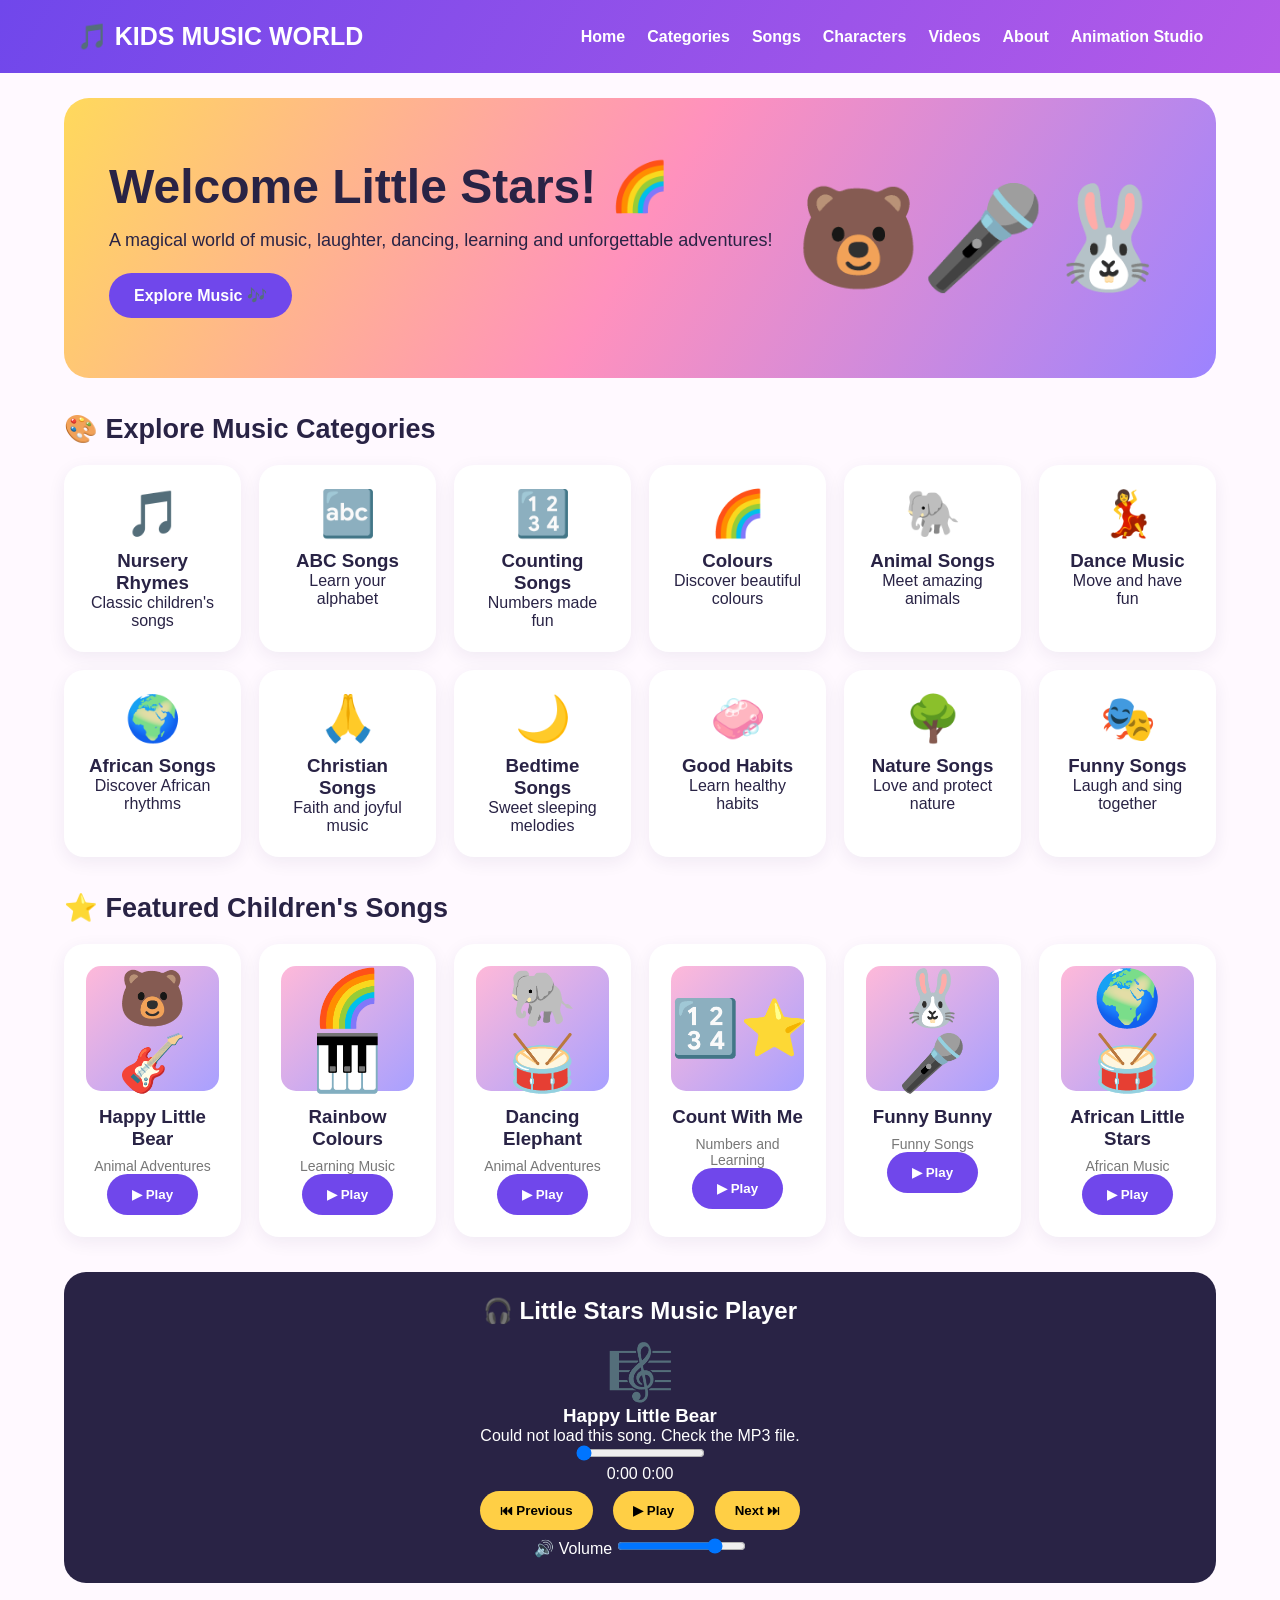
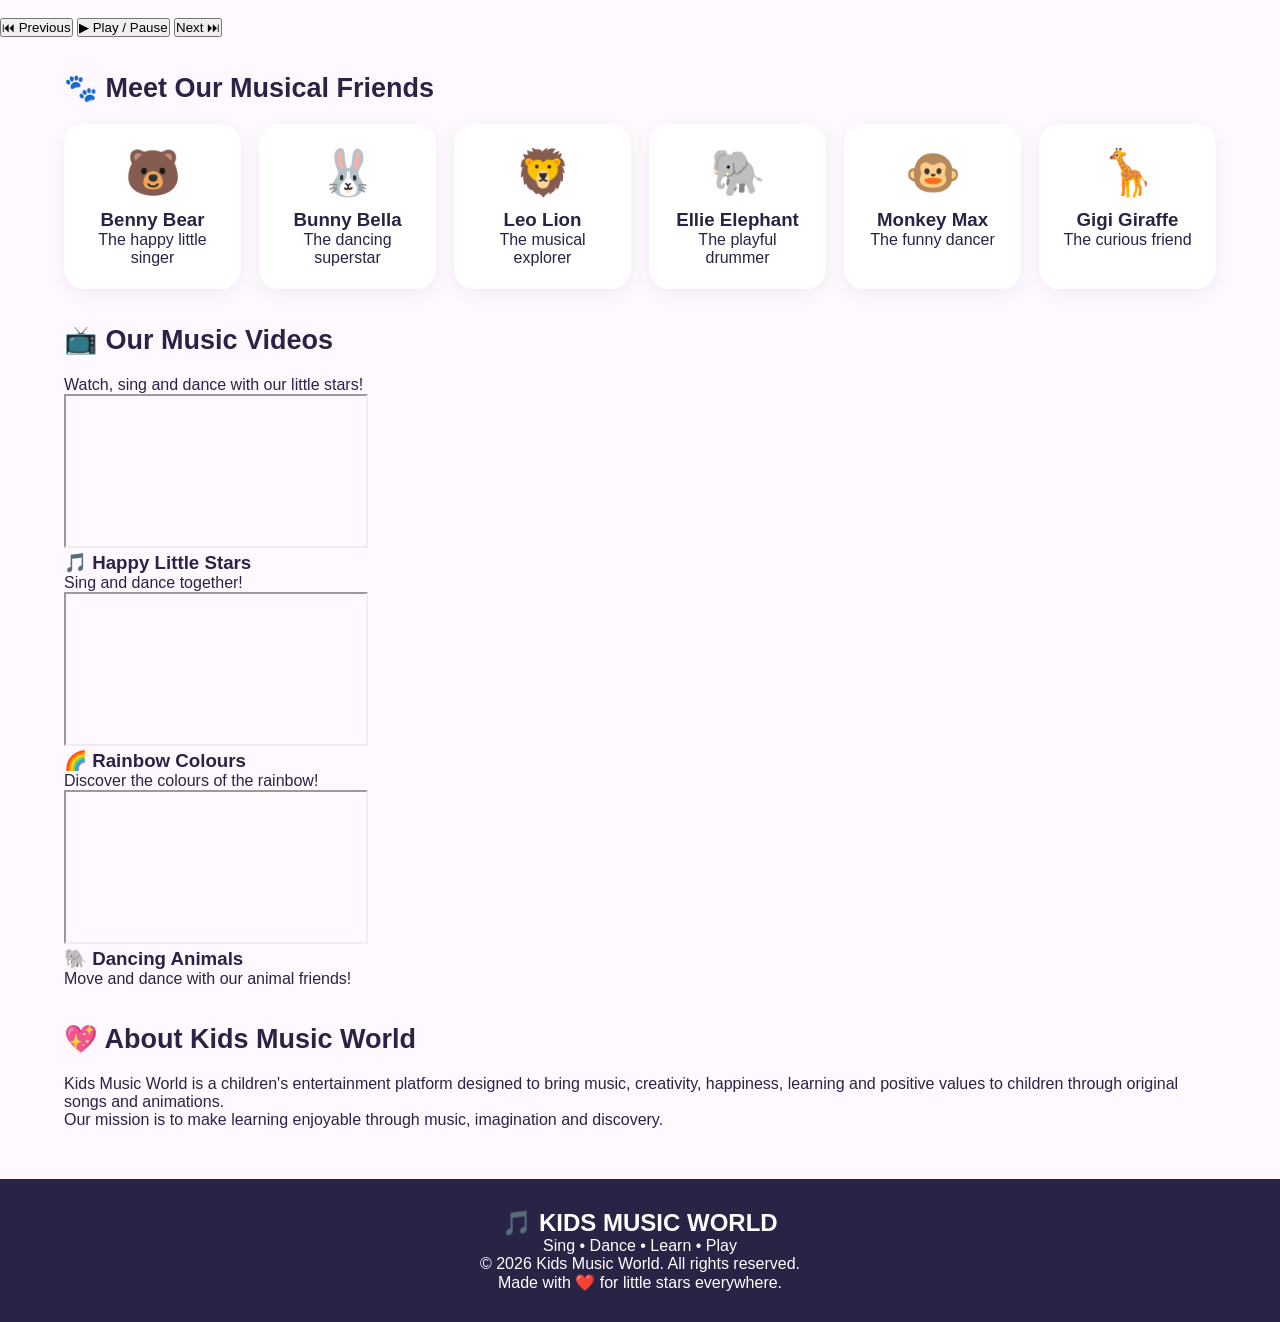
==== commit c1c6084d: "Add link to Animation Studio in navigation" ====
--- a/index.html
+++ b/index.html
@@ -23,6 +23,7 @@
       <a href="#characters">Characters</a>
       <a href="#videos">Videos</a>
       <a href="#about">About</a>
+  <a href="animation-studio.html">Animation Studio</a>
     </nav>
   </header>
 
--- a/styles.css
+++ b/styles.css
@@ -365,9 +365,42 @@
 
   100% {
     transform: translateY(0) rotate(-8deg) scale(1);
-  }
-}
-  }
-}
-  }
-}
+ 
+/* VIDEO GALLERY */
+.video-grid {
+  display: grid;
+  grid-template-columns: repeat(auto-fit, minmax(260px, 1fr));
+  gap: 22px;
+  margin-top: 25px;
+}
+
+.video-card {
+  background: white;
+  padding: 15px;
+  border-radius: 15px;
+  box-shadow: 0 4px 12px rgba(0,0,0,0.1);
+}
+
+.video-frame {
+  width: 100%;
+  aspect-ratio: 16 / 9;
+  overflow: hidden;
+  border-radius: 12px;
+  background: #222;
+}
+
+.video-frame iframe {
+  width: 100%;
+  height: 100%;
+  border: 0;
+}
+
+.video-card h3 {
+  margin-top: 12px;
+}
+ }
+}
+  }
+}
+  }
+}
